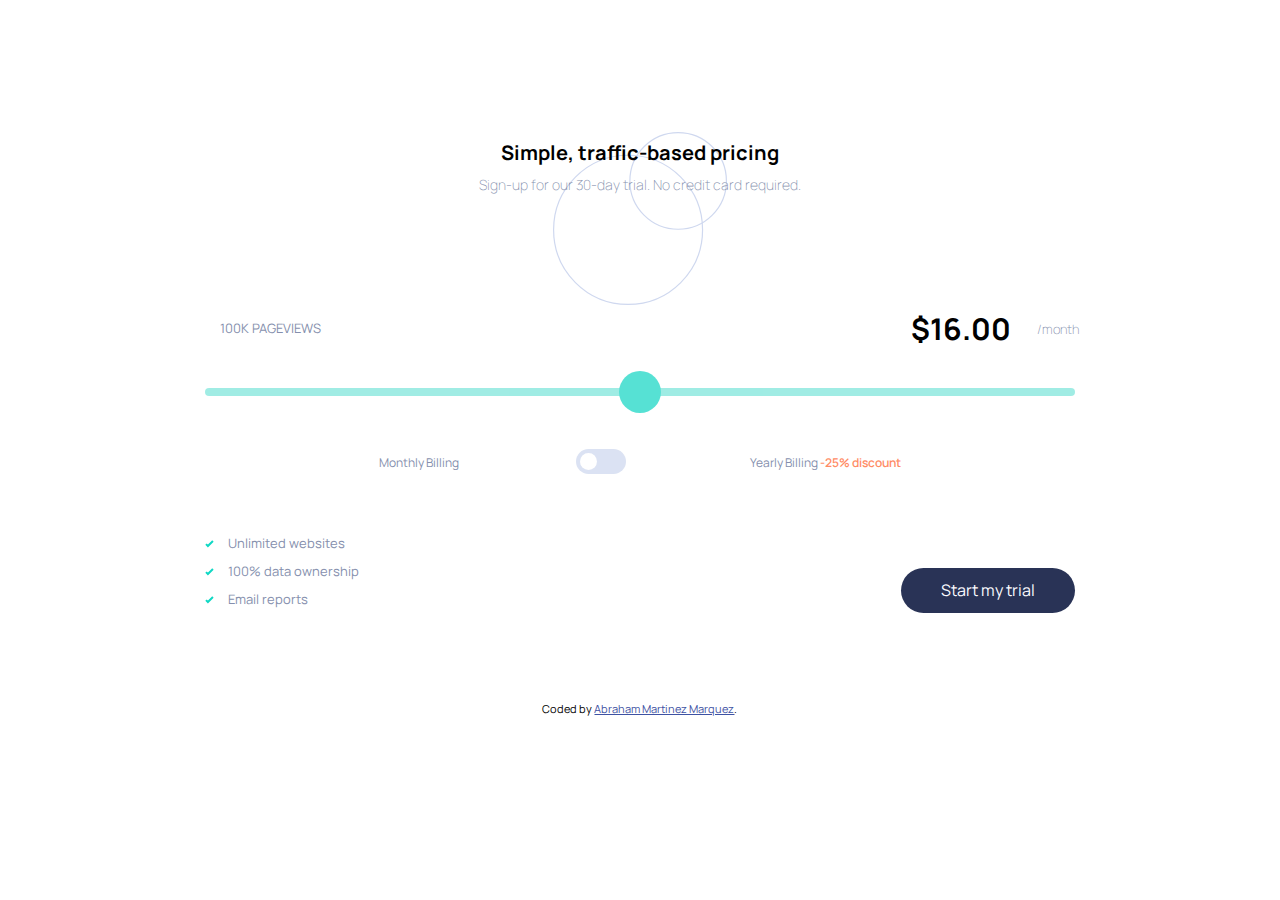
==== index.html @ 44e0cca2 "Add files via upload" ====
<!DOCTYPE html>
<html lang="en">

<head>
  <meta charset="UTF-8">
  <meta name="viewport" content="width=device-width, initial-scale=1.0">
  <!-- displays site properly based on user's device -->

  <link rel="icon" type="image/png" sizes="32x32" href="./images/favicon-32x32.png">
  <link rel="preconnect" href="https://fonts.googleapis.com">
  <link rel="preconnect" href="https://fonts.gstatic.com" crossorigin>
  <link href="https://fonts.googleapis.com/css2?family=Manrope:wght@600;800&display=swap" rel="stylesheet">
  <link rel="stylesheet" href="normalize.css">
  <link rel="stylesheet" href="styles.css">

  <title>Frontend Mentor | Interactive pricing component</title>

  <!-- Feel free to remove these styles or customise in your own stylesheet 👍 -->
  <style>
    .attribution {
      font-size: 11px;
      text-align: center;
    }

    .attribution a {
      color: hsl(228, 45%, 44%);
    }
  </style>
</head>

<body>

  <div class="container">
    <header>
      <div class="head-traffic">
        <h1 class="title">Simple, traffic-based pricing</h1>
        <h2 class="subtitle">Sign-up for our 30-day trial. No credit card required.</h2>
      </div>
    </header>

    <main>
      <label id="pageviews"><span id="output"></span> <span class="thousands">K</span> Pageviews </label>
     
      <div class="slidecontainer">
       
        <!-- <input type="range" min="10000" max="1000000" value="10" class="slider" id="range"> -->

        <input id="price__range" class="slider"  type="range" min="1" max="5" value="3" step="1">
       
      </div>

      <div class="output">
        <p>&dollar;</p>
        <output id="price">0.00</output><span class="month" id="timespan">/month</span>

      </div>

      <div class="billing">
        <p class="m-billing" >Monthly Billing</p>
        <label class="switch">
          <input type="checkbox" id="togBtn">
          <div class="slider round" id="yearly-billing"></div>
          </label>
        <p class="y-billing" id="monthly-billing" >Yearly Billing <span>-25% discount</span> </p>
      </div>
    </main>

    <footer>
      <div class="extra-info">
        <div class="extras">
          <p> <svg xmlns="http://www.w3.org/2000/svg" width="9" height="8"><path fill="none" stroke="#10D8C4" stroke-width="2" d="M1 4.134l1.907 1.908L7.949 1"/></svg> Unlimited websites</p>
        <p> <svg xmlns="http://www.w3.org/2000/svg" width="9" height="8"><path fill="none" stroke="#10D8C4" stroke-width="2" d="M1 4.134l1.907 1.908L7.949 1"/></svg> 100% data ownership</p>
        <p> <svg xmlns="http://www.w3.org/2000/svg" width="9" height="8"><path fill="none" stroke="#10D8C4" stroke-width="2" d="M1 4.134l1.907 1.908L7.949 1"/></svg> Email reports</p>
        </div>
  
        <div class="btn">
          <button>Start my trial</button>
        </div>
      </div>

      <div class="attribution">
        Coded by <a href="https://github.com/abmartinezm" target="_blank">Abraham Martinez Marquez</a>.
      </div>
    </footer>

  </div>

 <script src="main.js"></script>
</body>

</html>
---- styles.css ----
:root {
  /*## Colors*/
  /*### Primary*/
  --Soft-Cyan: hsl(174, 67%, 68%);
  /*(Full Slider Bar)*/
  --Strong-Cyan: hsl(174, 86%, 45%);
  /*(Slider Backround)*/
  --Light-Grayish-Red: hsl(14, 92%, 95%);
  /*(Discount Background)*/
  --Light-Red: hsl(15, 100%, 70%);
  /*(Discount Text)*/
  --Pale-Blue: hsl(226, 100%, 87%);
  /*(CTA Text)*/
  /*### Neutral*/
  --White: hsl(0, 0%, 100%);
  /*(Pricing Component Background)*/
  --Very-Pale-Blue: hsl(230, 100%, 99%);
  /*(Main Background)*/
  --Light-Grayish-Blue: hsl(224, 65%, 95%);
  /*(Empty Slider Bar)*/
  --Light-Grayish-Blue: hsl(223, 50%, 87%);
  /*(Toggle Background)*/
  --Grayish-Blue: hsl(225, 20%, 60%);
  /* (Text)*/
  --Dark-Desaturated-Blue: hsl(227, 35%, 25%);
  /*(Text & CTA Background)*/
}

body {
  font-family: "Manrope", sans-serif;
}
body .container {
  width: 88vw;
  height: auto;
  padding: 6vw;
}
body .container header {
  width: 100vw;
  height: 30vh;
  background-image: url("../images/pattern-circles.svg");
  background-position: 50% 10%;
  background-size: 30%;
  background-repeat: no-repeat;
}
body .container header .head-traffic {
  width: 100%;
  height: auto;
  margin: 0 auto;
  margin-bottom: 10vh;
  margin-top: 8vh;
  padding-top: 5vh;
}
body .container header .head-traffic .title {
  font-size: 20px;
  text-align: center;
}
body .container header .head-traffic .subtitle {
  width: 40%;
  height: auto;
  margin: 0 auto;
  text-align: center;
  font-size: 14px;
  font-weight: 100;
  color: var(--Grayish-Blue);
}
body main {
  /* The slider itself */
}
body main label {
  width: 100%;
  height: auto;
  margin: 0 auto;
  display: flex;
  justify-content: center;
  text-align: center;
  text-transform: uppercase;
  margin-bottom: 5vh;
  font-size: 13px;
  color: var(--Grayish-Blue);
}
body main .thousands {
  margin: 0vw 2vw 0 0vw;
}
body main .slidecontainer {
  width: 100%;
}
body main .slider {
  -webkit-appearance: none;
  width: 100%;
  height: 8px;
  border-radius: 5px;
  background: var(--Soft-Cyan);
  outline: none;
  opacity: 0.7;
  -webkit-transition: 0.2s;
  transition: opacity 0.2s;
}
body main .slider::-webkit-slider-thumb {
  -webkit-appearance: none;
  appearance: none;
  width: 42px;
  height: 42px;
  border-radius: 50%;
  border: none;
  background: var(--Strong-Cyan);
  cursor: pointer;
}
body main .slider::-moz-range-thumb {
  width: 42px;
  height: 42px;
  border-radius: 50%;
  border: none;
  background: var(--Strong-Cyan);
  background-image: url("../images/icon-slider.svg");
  background-repeat: no-repeat;
  background-position: center;
  cursor: pointer;
  box-shadow: 0 6px 15px #10d5c2;
}
body main input[type=range]::-moz-range-progress {
  height: 8px;
  background-color: var(--Strong-Cyan);
  border-radius: 50%;
}
body main input[type=range]::-ms-fill-lower {
  height: 8px;
  background-color: var(--Strong-Cyan);
  border-radius: 50%;
}
body main .output {
  width: 60%;
  float: right;
  margin-top: -13vh;
  height: auto;
  display: flex;
  align-items: center;
}
body main .output output {
  width: 60%;
  height: auto;
  margin: 0 auto;
  display: flex;
  font-size: 30px;
  margin-top: 0;
  font-weight: 700;
}
body main .output span {
  width: 50%;
}
body main .output p {
  font-size: 30px;
  width: 5%;
  font-weight: 700;
  margin-left: 28vw;
}
body main .month {
  font-size: 13px;
  color: var(--Grayish-Blue);
  font-weight: 100;
  margin-left: 2vw;
  display: flex;
  align-items: center;
}
body main .billing {
  width: 85%;
  height: auto;
  display: flex;
  margin: 0 auto;
  justify-content: space-between;
  margin-top: 5vh;
  /*------ ADDED CSS ---------*/
}
body main .billing p {
  font-size: 12px;
  color: var(--Grayish-Blue);
  cursor: pointer;
}
body main .billing .switch {
  position: relative;
  display: inline-block;
  width: 70px;
  height: 34px;
}
body main .billing .switch input {
  display: none;
}
body main .billing .slider {
  position: absolute;
  height: 25px;
  width: 50px;
  cursor: pointer;
  top: 0.5vh;
  left: 0;
  right: 0;
  bottom: 0;
  background-color: var(--Light-Grayish-Blue);
  -webkit-transition: 0.4s;
  transition: 0.4s;
  border-radius: 34px;
}
body main .billing .slider:before {
  position: absolute;
  content: "";
  height: 17px;
  width: 17px;
  left: 4px;
  bottom: 4px;
  background-color: white;
  -webkit-transition: 0.4s;
  transition: 0.4s;
  border-radius: 50%;
}
body main .billing input:checked + .slider {
  background-color: var(--Soft-Cyan);
}
body main .billing input:focus + .slider {
  box-shadow: 0 0 1px #2196F3;
}
body main .billing input:checked + .slider:before {
  -webkit-transform: translateX(26px);
  -ms-transform: translateX(26px);
  transform: translateX(25px);
}
body main .billing .slider:after {
  color: white;
  display: block;
  position: absolute;
  transform: translate(-50%, -50%);
  top: 50%;
  left: 50%;
  font-size: 10px;
  font-family: Verdana, sans-serif;
}
body main .billing .m-billing {
  margin-right: 1vw;
}
body main .billing span {
  color: var(--Light-Red);
  font-weight: 600;
  margin-left: 0;
}
body footer .extra-info {
  width: 50%;
  height: auto;
  margin: 0 auto;
}
body footer .extra-info .extras p {
  font-size: 13px;
  color: var(--Grayish-Blue);
  text-align: center;
}
body footer .extra-info .extras p svg {
  margin-right: 2vw;
}
body footer .extra-info .btn {
  width: 100%;
  height: auto;
  margin: 0 auto;
  display: flex;
  justify-content: center;
  margin-top: 5vh;
}
body footer .extra-info .btn button {
  margin: 0 auto;
  background: var(--Dark-Desaturated-Blue);
  height: 5vh;
  width: 75%;
  outline: none;
  border: none;
  border-radius: 25px;
  color: var(--Very-Pale-Blue);
  cursor: pointer;
  margin-bottom: 10vh;
}
@media (min-width: 501px) and (max-width: 1600px) {
  body .container {
    width: 68%;
    margin-top: 5%;
    margin-bottom: 5%;
    margin-right: 10%;
    margin-left: 10%;
  }
  body .container header {
    margin-top: -16vh;
    width: 100%;
    height: 28vh;
    background-image: url("../images/pattern-circles.svg");
    background-position: 50% 80%;
    background-size: 20%;
    background-repeat: no-repeat;
  }
  body .container header .title {
    margin-top: 3vh;
  }
  body .container main label {
    width: 15%;
    float: left;
    text-align: left;
  }
  body .container main output {
    width: 25%;
    float: right;
  }
  body .container main .billing {
    width: 35%;
  }
  body .container footer .extra-info {
    width: 100%;
    display: flex;
  }
  body .container footer .extra-info p {
    width: 150%;
    text-align: left;
  }
  body .container footer .extra-info p svg {
    margin-right: 5%;
  }
  body .container footer .btn {
    width: 50%;
    margin-right: 0%;
  }
  body .container footer .btn button {
    margin-right: 0%;
    width: 40%;
  }
}
@media screen and (max-width: 1660px) {
  body .container main .billing {
    width: 60%;
  }
}
@media screen and (max-width: 1160px) {
  body .container main label {
    width: 15%;
    margin-left: 2vw;
  }
  body .container main .output p {
    margin-right: 2vw;
  }
  body .container main .billing {
    width: 50%;
  }
}
@media screen and (max-width: 955px) {
  body .container main label {
    width: 15%;
    margin-left: 3vw;
  }
  body .container main output {
    width: 40%;
  }
  body .container main .billing {
    width: 60%;
  }
}
@media screen and (max-width: 850px) {
  body .container header .head-traffi .subtitle {
    width: 60%;
  }
  body .container main label {
    width: 15%;
    margin-left: 6vw;
  }
  body .container main output {
    width: 40%;
  }
  body .container main .billing {
    width: 80%;
  }
  body .container footer .extra-info .btn button {
    width: 60%;
  }
}
@media screen and (max-width: 670px) {
  body .container main label {
    width: 15%;
    margin-left: 7vw;
  }
  body .container main .output output {
    width: 45%;
  }
  body .container main .billing {
    width: 90%;
  }
  body .container footer .extra-info .btn button {
    width: 70%;
  }
}

/*# sourceMappingURL=styles.css.map */
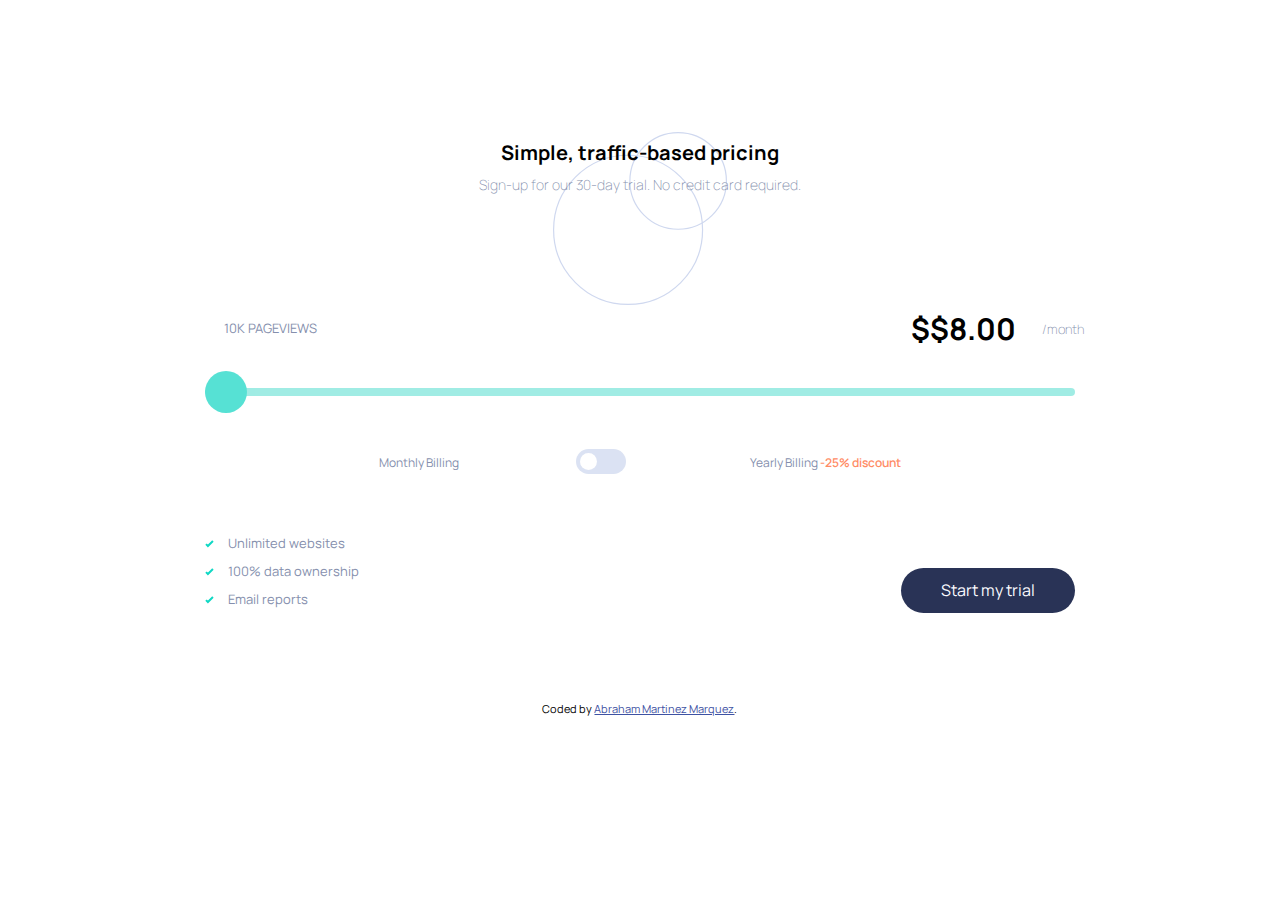
==== commit 0961744f: "Add files via upload" ====
--- a/index.html
+++ b/index.html
@@ -38,50 +38,56 @@
       </div>
     </header>
 
-    <main>
-      <label id="pageviews"><span id="output"></span> <span class="thousands">K</span> Pageviews </label>
-     
-      <div class="slidecontainer">
+    <div class="content">
+      <main>
+        <label id="view"><span ></span> <span class="thousands">K</span> Pageviews </label>
        
-        <!-- <input type="range" min="10000" max="1000000" value="10" class="slider" id="range"> -->
-
-        <input id="price__range" class="slider"  type="range" min="1" max="5" value="3" step="1">
-       
-      </div>
-
-      <div class="output">
-        <p>&dollar;</p>
-        <output id="price">0.00</output><span class="month" id="timespan">/month</span>
-
-      </div>
-
-      <div class="billing">
-        <p class="m-billing" >Monthly Billing</p>
-        <label class="switch">
-          <input type="checkbox" id="togBtn">
-          <div class="slider round" id="yearly-billing"></div>
-          </label>
-        <p class="y-billing" id="monthly-billing" >Yearly Billing <span>-25% discount</span> </p>
-      </div>
-    </main>
-
-    <footer>
-      <div class="extra-info">
-        <div class="extras">
-          <p> <svg xmlns="http://www.w3.org/2000/svg" width="9" height="8"><path fill="none" stroke="#10D8C4" stroke-width="2" d="M1 4.134l1.907 1.908L7.949 1"/></svg> Unlimited websites</p>
-        <p> <svg xmlns="http://www.w3.org/2000/svg" width="9" height="8"><path fill="none" stroke="#10D8C4" stroke-width="2" d="M1 4.134l1.907 1.908L7.949 1"/></svg> 100% data ownership</p>
-        <p> <svg xmlns="http://www.w3.org/2000/svg" width="9" height="8"><path fill="none" stroke="#10D8C4" stroke-width="2" d="M1 4.134l1.907 1.908L7.949 1"/></svg> Email reports</p>
+        <div class="slidecontainer">
+         
+          <!-- <input type="range" min="10000" max="1000000" value="10" class="slider" id="range"> -->
+  
+          <!-- <input id="price__range" class="slider"  type="range" min="1" max="5" value="3" step="1"> -->
+  
+          <input type="range" name="pricing-range"
+               min="20" max="100" value="50" step="20"
+              id="pricing-range" class="slider">
+         
         </div>
   
-        <div class="btn">
-          <button>Start my trial</button>
+        <div class="output">
+          <p>&dollar;</p>
+          <output id="pricing__permonth-number">0.00</output><span class="month" id="timespan">/month</span>
+  
         </div>
-      </div>
-
-      <div class="attribution">
-        Coded by <a href="https://github.com/abmartinezm" target="_blank">Abraham Martinez Marquez</a>.
-      </div>
-    </footer>
+  
+        <div class="billing">
+          <p class="m-billing" >Monthly Billing</p>
+          <label class="switch">
+            <input type="checkbox" id="togBtn">
+            <div class="slider round" id="checkbox"></div>
+            </label>
+          <p class="y-billing" id="monthly-billing" >Yearly Billing <span class="dsc">-25% discount</span> </p>
+        </div>
+      </main>
+  
+      <footer>
+        <div class="extra-info">
+          <div class="extras">
+            <p> <svg xmlns="http://www.w3.org/2000/svg" width="9" height="8"><path fill="none" stroke="#10D8C4" stroke-width="2" d="M1 4.134l1.907 1.908L7.949 1"/></svg> Unlimited websites</p>
+          <p> <svg xmlns="http://www.w3.org/2000/svg" width="9" height="8"><path fill="none" stroke="#10D8C4" stroke-width="2" d="M1 4.134l1.907 1.908L7.949 1"/></svg> 100% data ownership</p>
+          <p> <svg xmlns="http://www.w3.org/2000/svg" width="9" height="8"><path fill="none" stroke="#10D8C4" stroke-width="2" d="M1 4.134l1.907 1.908L7.949 1"/></svg> Email reports</p>
+          </div>
+    
+          <div class="btn">
+            <button class="btn-submit" type="submit">Start my trial</button>
+          </div>
+        </div>
+  
+        <div class="attribution">
+          Coded by <a href="https://github.com/abmartinezm" target="_blank">Abraham Martinez Marquez</a>.
+        </div>
+      </footer>
+    </div>
 
   </div>
 
